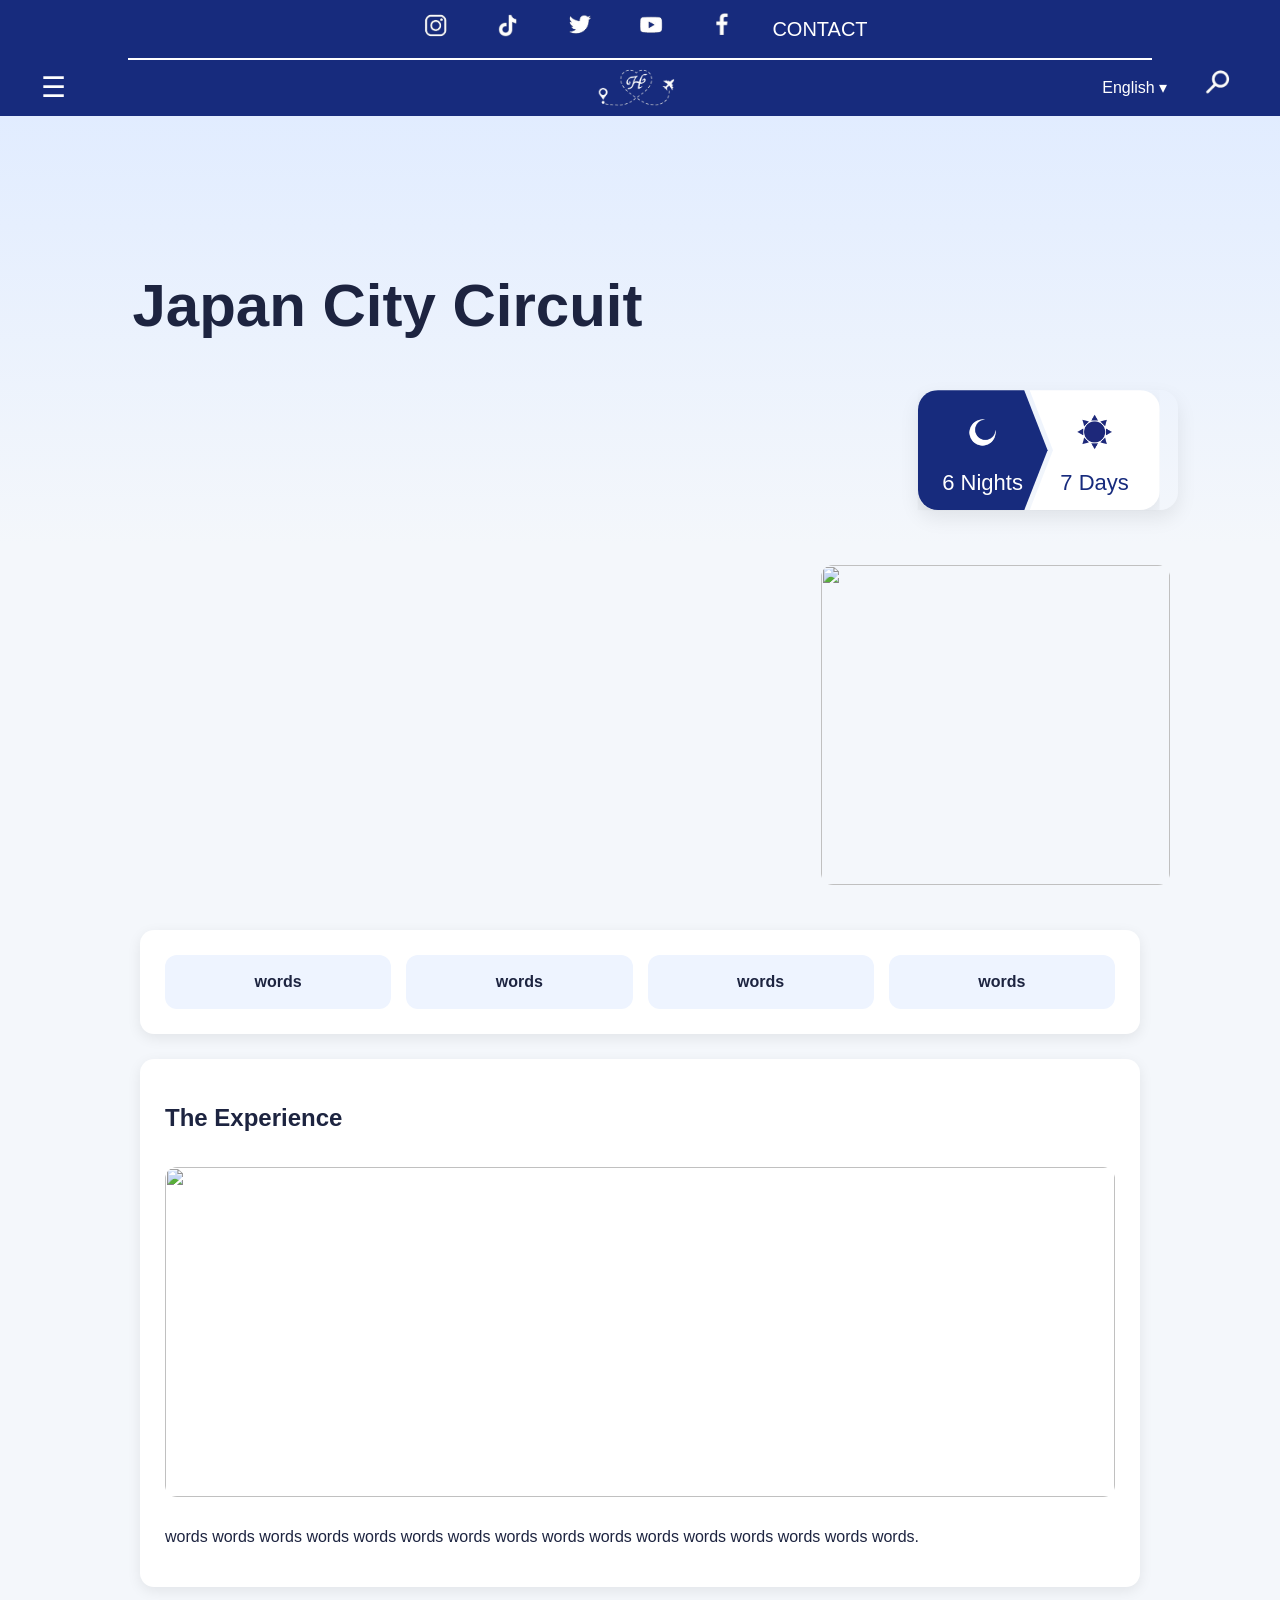
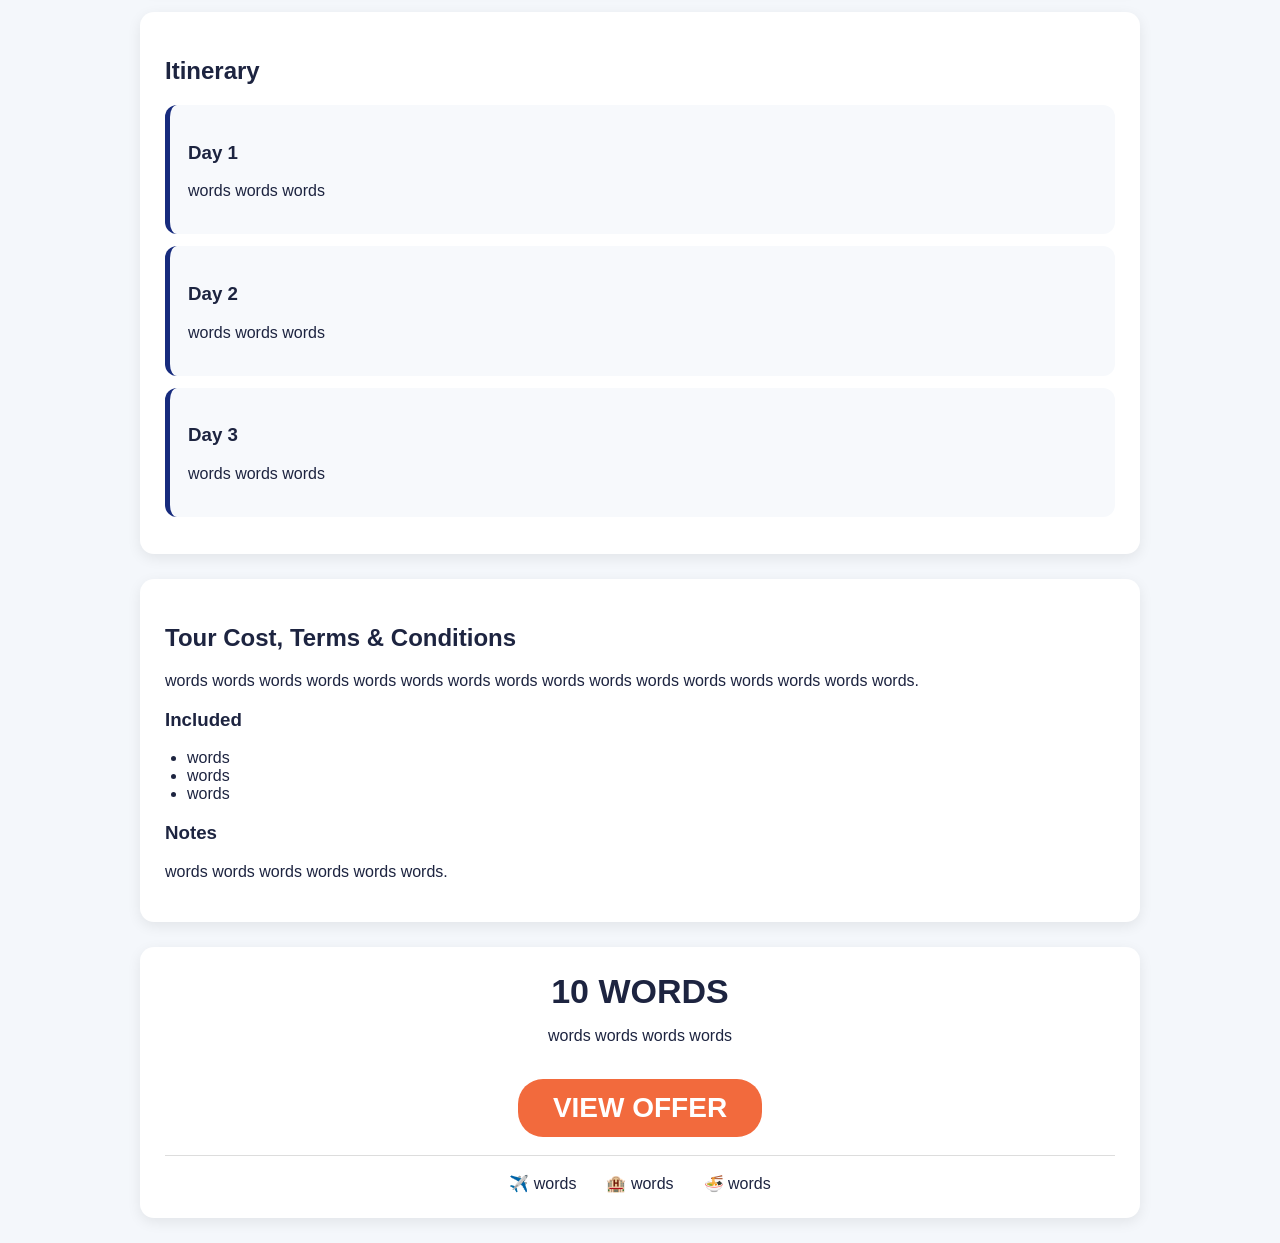
==== japan-package.html @ 9b95a598 "rushing" ====
<!DOCTYPE html>
<html lang="en">
<head>
    <meta charset="UTF-8">
    <meta name="viewport" content="width=device-width, initial-scale=1.0">
    <title>Holidae Package</title>
    <link rel="stylesheet" href="japan.css">
</head>
<body>
<!--copy pasted the header from the main part-->
<header>
    <!--top part-->
    <div class="top-header" id="topHeader">
        <button><img src="insta.png" alt="Instagram"></button>
        <button><img src="clock.png" alt="TikTok"></button>
        <button><img src="larry.png" alt="Twitter"></button>
        <button><img src="utube.png" alt="YouTube"></button>
        <button><img src="fb.png" alt="Facebook"></button>
        <a href="#">CONTACT</a>
    </div>
    <!--bottom part-->
    <div class="main-header">
        <div class="left-icons">
            <button>☰</button>
        </div>
        <img src="logo.png" alt="Holidae logo" class="logo">
        <div class="right-icons">
            <span>English ▾</span>
            <button><img src="search.png"></button>
        </div>
    </div>
</header>
<section class="hero">
    <video class="hero-video" src="sky.mp4" autoplay muted loop playsinline></video>
    <div class="hero-text">
        <h1>Japan City Circuit</h1>
    </div>

    <div class="trip-length">
    <div class="nights-side">
        <img src="moon.png" alt="Moon">
        <p>6 Nights</p>
    </div>

    <div class="days-side">
        <img src="sun.png" alt="Sun">
        <p>7 Days</p>
    </div>
</div>
</section>

<section class="gallery">
    <div class="big-media">
        <video src="shibuya.mp4" autoplay muted loop playsinline></video>
    </div>
    <img src="images/japan2.jpg">
</section>
<section class="quick-info">
    <div class="info-box">words</div>
    <div class="info-box">words</div>
    <div class="info-box">words</div>
    <div class="info-box">words</div>
</section>

<section class="overview">
    <h2>The Experience</h2>

    <img src="images/japan3.jpg">

    <p>
        words words words words words words words words
        words words words words words words words words.
    </p>
</section>

<section class="itinerary">
    <h2>Itinerary</h2>

    <div class="day-card">
        <h3>Day 1</h3>
        <p>words words words</p>
    </div>

    <div class="day-card">
        <h3>Day 2</h3>
        <p>words words words</p>
    </div>

    <div class="day-card">
        <h3>Day 3</h3>
        <p>words words words</p>
    </div>
</section>

<section class="details">
    <h2>Tour Cost, Terms & Conditions</h2>

    <p>
        words words words words words words words words
        words words words words words words words words.
    </p>

    <h3>Included</h3>
    <ul>
        <li>words</li>
        <li>words</li>
        <li>words</li>
    </ul>

    <h3>Notes</h3>
    <p>
        words words words words words words.
    </p>
</section>
<section class="booking-card">
    <h2>10 WORDS</h2>
    <p>words words words words</p>

    <button>VIEW OFFER</button>

    <div class="booking-icons">
        <div>✈️ words</div>
        <div>🏨 words</div>
        <div>🍜 words</div>
    </div>
</section>
<!--same js for the fold thing for the header, theres other stuff in there please dont break-->
<script src="fold.js"></script>
</body>
</html>
---- japan.css ----
*{
    box-sizing:border-box;
}

body{
    margin:0;
    font-family:Arial, sans-serif;
    background:#f4f7fb;
    color:#1d2440;
}

/*copy pasted the header from my*/
/*whole header*/
header{
    position:sticky;
    top:0;
    z-index:1000;
}

/*top part*/
.top-header{
    position:relative;
    transition: all 0.4s ease;
    background-color:#172b7d;
    color:white;
    display:flex;
    justify-content:center;
    align-items:center;
    gap:25px;
    padding:4px 0;
    transition:0.4s;
    max-height:80px;
    overflow:hidden;
}
.top-header img{
    width:35px;
}
.top-header a{
    color:white;
    text-decoration:none;
    font-size:20px;
}

/*hide when scrolling*/
.top-header.hide{
    max-height:0;
    padding-top:0;
    padding-bottom:0;
    opacity:0;
    overflow:hidden;
}

/*bottom sticky part*/
.main-header{
    background-color:#172b7d;
    position:relative;
    color:white;
    display:flex;
    justify-content:space-between;
    align-items:center;
    padding:2px 35px;
    position:relative;
}
/*white line*/
.main-header::before{
    content:"";
    position:absolute;
    top:0;
    left:10%;
    width:80%;
    height:2px;
    background-color:white;
}
.main-header img{
    max-height:45px;
}
/*tryna force this damn logo to center*/
.logo{
    width:120px;
    max-height:55px;
    object-fit:contain;
    position:absolute;
    left:50%;
    top:50%;
    transform:translate(-53%,-50%);/*my drawing is a bit right heavy*/
}
.left-icons,.right-icons{
    display:flex;
    align-items:center;
    gap:25px;
}
button{
    background:none;
    border:none;
    color:white;
    font-size:28px;
    cursor:pointer;
}
.right-icons span{
    font-size:16px;
}

.menu{
    font-size:28px;
}

.hero{
    position:relative;
    overflow:hidden;
    padding:35px 8%;
    min-height:350px;
    background:#dce9ff;
}

.hero-video{
    position:absolute;
    top:0;
    left:0;
    width:100%;
    height:100%;
    object-fit:cover;
    z-index:0;
}

.hero::after{
    content:"";
    position:absolute;
    inset:0;
    background:linear-gradient(to bottom, rgba(255,255,255,0.15), #f4f7fb);
    z-index:1;
}

.hero-text,.trip-length{
    position:relative;
    z-index:2;
}

.hero-text h1{
    font-size:60px;
    margin-top:120px;
    margin-left:30px;
    color: #1d2440;
}

.trip-length{
    display:flex;
    width:260px;
    border-radius:18px;
    box-shadow:0 8px 20px rgba(0, 0, 0, 0.08);
    margin-top:25px;
    margin-left: auto;
    gap:0;
}
.nights-side,
.days-side{
    width:130px;
    height:120px;
    display:flex;
    flex-direction:column;
    align-items:center;
    justify-content:center;
    position:relative;
    box-shadow:0 8px 20px rgba(0,0,0,0.08);
}

.nights-side{
    background:#172b7d;
    color:white;
    border-radius:20px 0 0 20px;

    clip-path:polygon(
        0 0,
        82% 0,
        100% 50%,
        82% 100%,
        0 100%
    );

    z-index:2;
}

.days-side{
    background:white;
    color:#172b7d;
    border-radius:0 20px 20px 0;

    clip-path:polygon(
        0 0,
        100% 0,
        100% 100%,
        0 100%,
        18% 50%
    );

    margin-left:-18px;
}

.trip-length img{
    width:55px;
    margin-bottom:10px;
}

.trip-length p{
    font-size:22px;
    margin:0;
}

.gallery{
    max-width:1100px;
    margin:0 auto;
    display:grid;
    grid-template-columns:2fr 1fr;
    gap:12px;
    padding:20px;
}
.big-media{
    width:70%;
    border-radius:25px;
    overflow:hidden;
    transition:transform 0.4s ease;
    cursor:pointer;
}

.big-media video{
    width:100%;
    height:100%;
    object-fit:cover;
    display:block;
}
.big-media:hover{
    transform:scale(1.03);
}

.gallery img{
    width:100%;
    height:320px;
    object-fit:cover;
    border-radius:12px;
}

.booking-card,
.quick-info,
.overview,
.itinerary,
.details{
    max-width:1000px;
    margin:25px auto;
    background:white;
    padding:25px;
    border-radius:14px;
    box-shadow:0 4px 14px rgba(0,0,0,0.08);
}

.booking-card{
    text-align:center;
}

.booking-card h2{
    font-size:34px;
    margin:0;
}

.booking-card button{
    margin:18px 0;
    padding:13px 35px;
    border:none;
    border-radius:25px;
    background:#f26a3d;
    color:white;
    font-weight:bold;
}

.booking-icons{
    display:flex;
    justify-content:center;
    gap:30px;
    border-top:1px solid #ddd;
    padding-top:18px;
}

.quick-info{
    display:grid;
    grid-template-columns:repeat(4,1fr);
    gap:15px;
    text-align:center;
}

.info-box{
    padding:18px;
    border-radius:12px;
    background:#eef4ff;
    font-weight:bold;
}

.overview img{
    width:100%;
    height:330px;
    object-fit:cover;
    border-radius:12px;
    margin:15px 0;
}

.day-card{
    background:#f7f9fc;
    border-radius:12px;
    padding:18px;
    margin:12px 0;
    border-left:5px solid #172b7d;
}

.details ul{
    padding-left:22px;
}

@media(max-width:768px){
    .hero{
        padding:25px 20px;
    }

    .hero-text h1{
        font-size:30px;
    }

    .gallery{
        grid-template-columns:1fr;
        padding:15px;
    }

    .gallery img{
        height:220px;
    }

    .booking-icons,
    .quick-info{
        grid-template-columns:1fr 1fr;
        flex-direction:column;
    }

    .booking-card,
    .quick-info,
    .overview,
    .itinerary,
    .details{
        margin:18px 12px;
        padding:18px;
    }
}
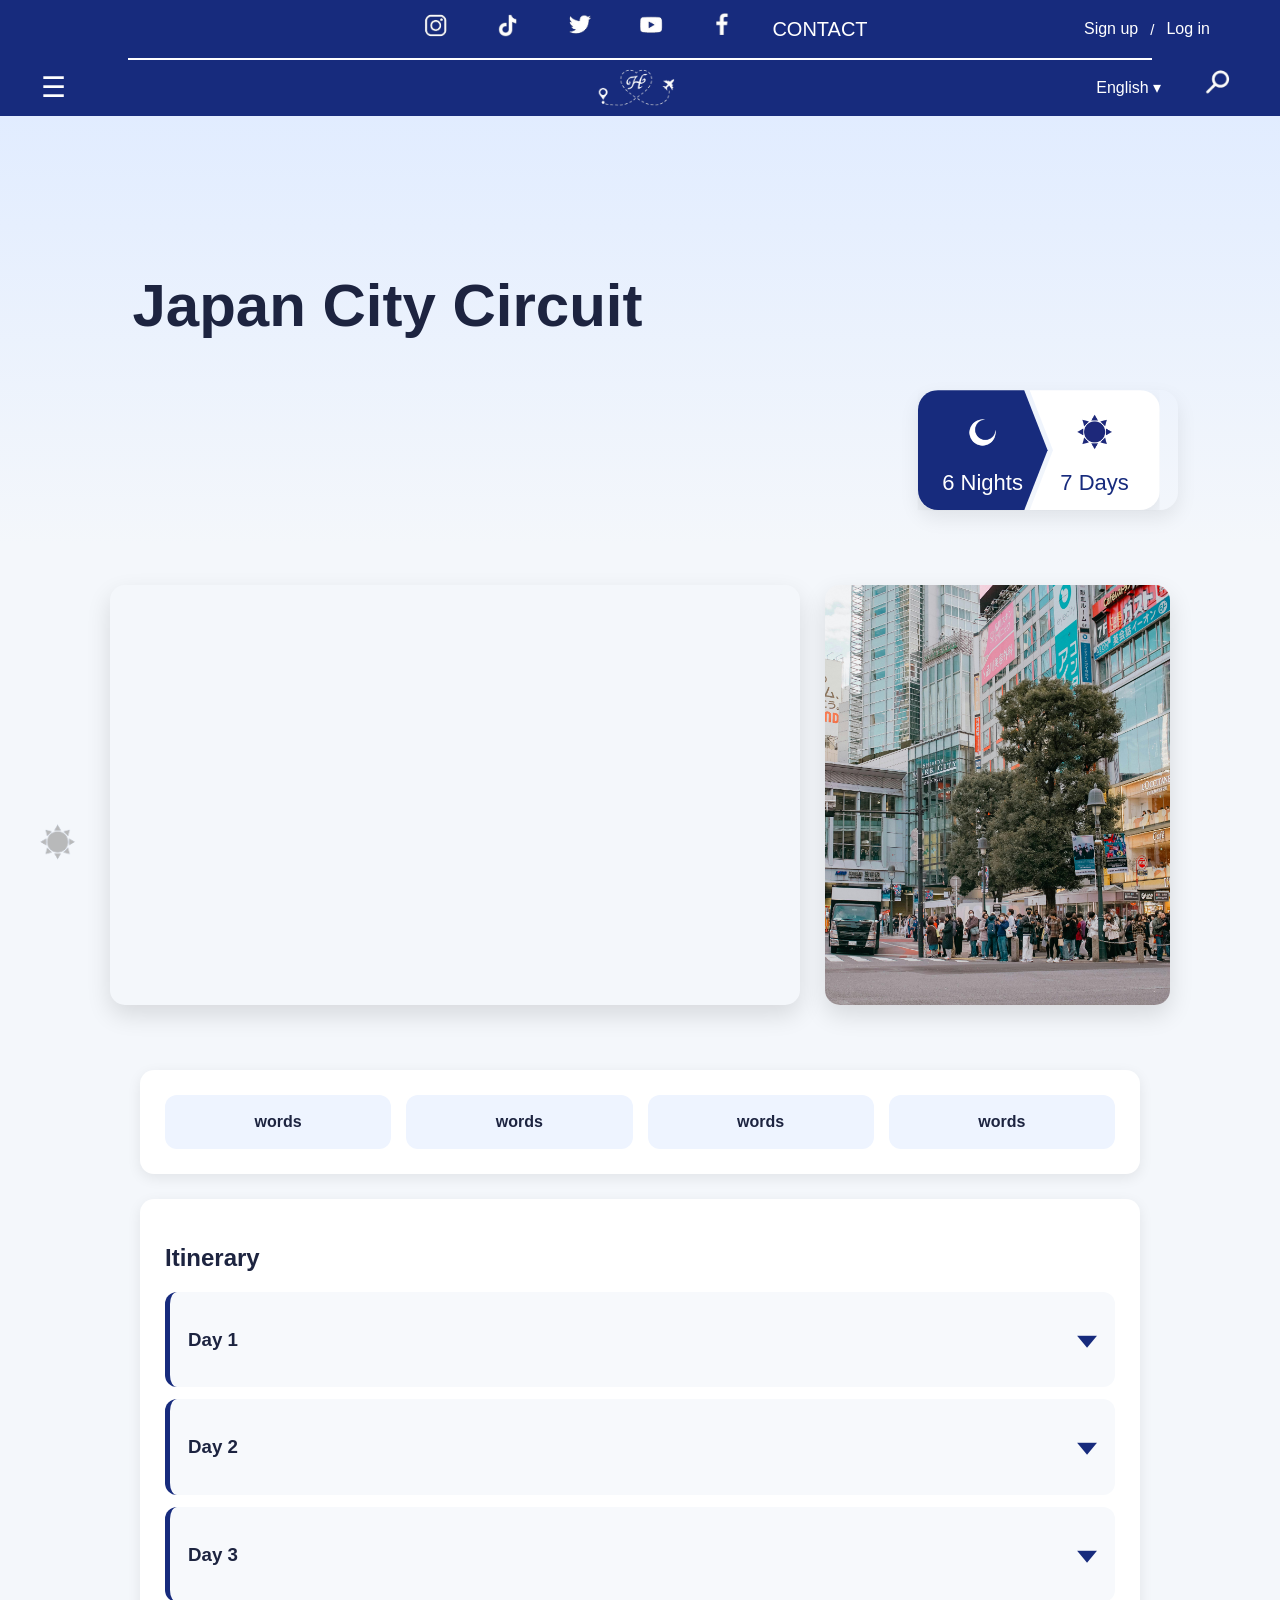
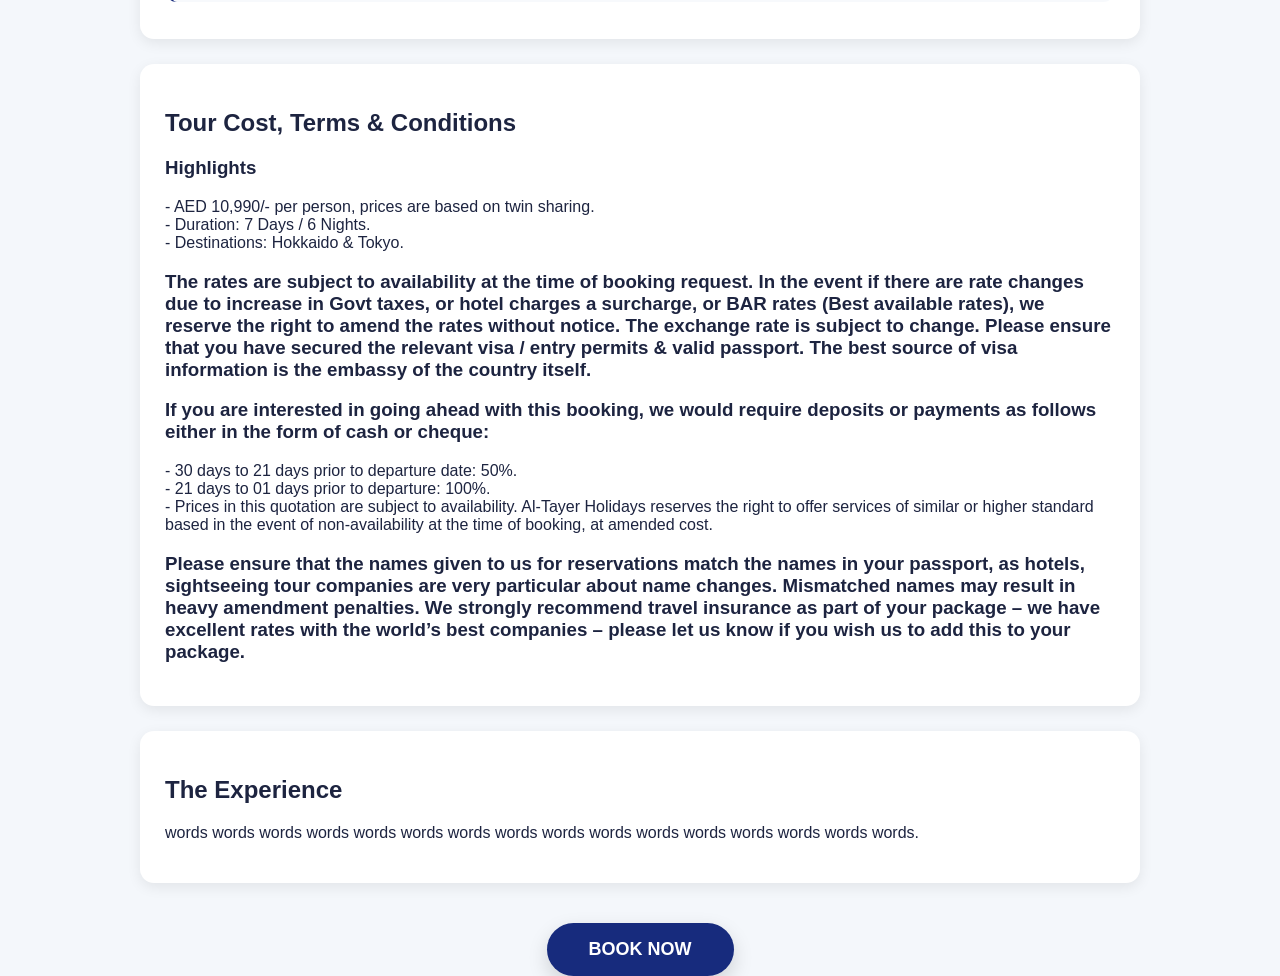
==== commit 778c6b57: "almost done" ====
--- a/japan-package.html
+++ b/japan-package.html
@@ -16,22 +16,70 @@
         <button><img src="larry.png" alt="Twitter"></button>
         <button><img src="utube.png" alt="YouTube"></button>
         <button><img src="fb.png" alt="Facebook"></button>
-        <a href="#">CONTACT</a>
+        <a href="#" id="contactButton">CONTACT</a>
+        <div class="acc-links">
+            <a href="signup.html" class="acc-link signup-link">Sign up</a>
+            <span class="split">/</span>
+            <a href="login.html" class="login-link">Log in</a>
+        </div>
     </div>
     <!--bottom part-->
     <div class="main-header">
         <div class="left-icons">
-            <button>☰</button>
+            <button id="menuButton">☰</button>
         </div>
         <img src="logo.png" alt="Holidae logo" class="logo">
         <div class="right-icons">
-            <span>English ▾</span>
+            <button id="languageButton" type="button">
+        English ▾
+    </button>
+
+    <div class="language-dropdown" id="languageDropdown">
+
+        <button type="button" data-lang="en">
+            English
+        </button>
+
+        <button type="button" data-lang="ar">
+            Arabic
+        </button>
+
+        <button type="button" data-lang="fr">
+            French
+        </button>
+
+        <button type="button" data-lang="es">
+            Spanish
+        </button>
+
+        <button type="button" data-lang="ja">
+            Japanese
+        </button>
+
+    </div>
+    <div id="google_translate_element"></div>
+
             <button><img src="search.png"></button>
         </div>
     </div>
 </header>
+<!--copy pasted menu stuff-->
+<div class="menu-overlay" id="menuOverlay"></div>
+<nav class="side-menu" id="sideMenu">
+    <div class="menu-auth">
+        <a href="login.html">Log in</a>
+        <span>/</span>
+        <a href="signup.html">Sign up</a>
+    </div>
+    <!--haveto change this partcuz the exact copy didnt work-->
+    <a href="index.html">Home</a>
+    <a href="index.html#about">About</a>
+    <a href="index.html#globe">Globe</a>
+    <a href="index.html#popular-packages">Popular Packages</a>
+    <a href="packages.html">View All Packages</a>
+</nav>
 <section class="hero">
-    <video class="hero-video" src="sky.mp4" autoplay muted loop playsinline></video>
+    <video class="hero-video" id="heroVideo" src="sky.mp4" autoplay muted loop playsinline></video>
     <div class="hero-text">
         <h1>Japan City Circuit</h1>
     </div>
@@ -48,12 +96,20 @@
     </div>
 </div>
 </section>
-
 <section class="gallery">
+
     <div class="big-media">
-        <video src="shibuya.mp4" autoplay muted loop playsinline></video>
-    </div>
-    <img src="images/japan2.jpg">
+        <video src="shibuya.mp4"
+        muted
+        loop
+        playsinline
+        preload="metadata"></video>
+    </div>
+
+    <div class="side-media">
+        <img src="shibuya.jpg">
+    </div>
+
 </section>
 <section class="quick-info">
     <div class="info-box">words</div>
@@ -62,69 +118,138 @@
     <div class="info-box">words</div>
 </section>
 
+<section class="itinerary">
+    <h2>Itinerary</h2>
+
+    <details class="day-card">
+
+    <summary>
+        <h3>Day 1</h3>
+    </summary>
+
+    <div class="day-content">
+    <img src="whatever.jpg">
+
+    <p>
+        more words more words more words
+        more words more words more words
+    </p>
+    </div>
+
+    <p>more words words words</p>
+    </details>
+    <details class="day-card">
+
+    <summary>
+        <h3>Day 2</h3>
+    </summary>
+
+    <div class="day-content">
+    <img src="whatever.jpg">
+
+    <p>
+        more words more words more words
+        more words more words more words
+    </p>
+    </div>
+
+    <p>more words words words</p>
+
+    </details>
+
+    <details class="day-card">
+
+    <summary>
+        <h3>Day 3</h3>
+    </summary>
+
+    <div class="day-content">
+    <img src="whatever.jpg">
+
+    <p>
+        more words more words more words
+        more words more words more words
+    </p>
+    </div>
+
+    <p>more words words words</p>
+
+    </details>
+</section>
+
+<section class="details">
+    <h2>Tour Cost, Terms & Conditions</h2>
+    <h3>Highlights </h3>
+    <p>
+        - AED 10,990/- per person, prices are based on twin sharing. <br>- Duration: 7 Days / 6 Nights.<br>- Destinations: Hokkaido & Tokyo.
+    </p>
+
+    <h3>The rates are subject to availability at the time of booking request. In the event if there are rate changes due to increase in Govt taxes, or hotel charges a surcharge, or BAR rates (Best available rates), we reserve the right to amend the rates without notice. The exchange rate is subject to change. Please ensure that you have secured the relevant visa / entry permits & valid passport. The best source of visa information is the embassy of the country itself.</h3>
+    <h3>If you are interested in going ahead with this booking, we would require deposits or payments as follows either in the form of cash or cheque:</h3>
+    <p>- 30 days to 21 days prior to departure date: 50%.<br>- 21 days to 01 days prior to departure: 100%.<br>- Prices in this quotation are subject to availability. Al-Tayer Holidays reserves the right to offer services of similar or higher standard based in the event of non-availability at the time of booking, at amended cost.</p>
+
+    <h3>Please ensure that the names given to us for reservations match the names in your passport, as hotels, sightseeing tour companies are very particular about name changes. Mismatched names may result in heavy amendment penalties. We strongly recommend travel insurance as part of your package – we have excellent rates with the world’s best companies – please let us know if you wish us to add this to your package.</h3>
+</section>
 <section class="overview">
     <h2>The Experience</h2>
 
-    <img src="images/japan3.jpg">
-
     <p>
         words words words words words words words words
         words words words words words words words words.
     </p>
 </section>
-
-<section class="itinerary">
-    <h2>Itinerary</h2>
-
-    <div class="day-card">
-        <h3>Day 1</h3>
-        <p>words words words</p>
-    </div>
-
-    <div class="day-card">
-        <h3>Day 2</h3>
-        <p>words words words</p>
-    </div>
-
-    <div class="day-card">
-        <h3>Day 3</h3>
-        <p>words words words</p>
-    </div>
-</section>
-
-<section class="details">
-    <h2>Tour Cost, Terms & Conditions</h2>
-
-    <p>
-        words words words words words words words words
-        words words words words words words words words.
-    </p>
-
-    <h3>Included</h3>
-    <ul>
-        <li>words</li>
-        <li>words</li>
-        <li>words</li>
-    </ul>
-
-    <h3>Notes</h3>
-    <p>
-        words words words words words words.
-    </p>
-</section>
-<section class="booking-card">
-    <h2>10 WORDS</h2>
-    <p>words words words words</p>
-
-    <button>VIEW OFFER</button>
-
-    <div class="booking-icons">
-        <div>✈️ words</div>
-        <div>🏨 words</div>
-        <div>🍜 words</div>
-    </div>
-</section>
+<a href="#" class="book-now">BOOK NOW</a>
+<!--copy pasted again-->
+<!--contact us pop up-->
+<div class="contact-popup" id="contactPopup">
+
+    <div class="contact-top">
+        <h2>Contact Us</h2>
+        <button id="closeContact">✕</button>
+    </div>
+
+    <p>
+        Don't hesitate to contact us for support.
+    </p>
+
+    <div class="contact-box">
+        📞 +971 00 000 0000
+    </div>
+
+    <div class="contact-box">
+        ✉️ hello@holidae.com
+    </div>
+
+    <div class="contact-box">
+        📍 Abu Dhabi, UAE
+    </div>
+
+    <div class="contact-box">
+        🌐 reiHolidae.github.io
+    </div>
+
+</div>
+<!--dark mode toggle yay-->
+<button class="theme-toggle" id="themeToggle" type="button">
+    <img src="sund.png" alt="Theme toggle" id="themeIcon">
+</button>
+<script>
+function googleTranslateElementInit() {
+
+    new google.translate.TranslateElement(
+        {
+            pageLanguage: 'en'
+        },
+        'google_translate_element'
+    );
+
+}
+</script>
+
+<script src="//translate.google.com/translate_a/element.js?cb=googleTranslateElementInit"></script>
 <!--same js for the fold thing for the header, theres other stuff in there please dont break-->
 <script src="fold.js"></script>
+<!--new script for all the picture stuff and maybe others-->
+<script src="japancity.js"></script>
 </body>
 </html>
--- a/japan.css
+++ b/japan.css
@@ -1,7 +1,11 @@
 *{
     box-sizing:border-box;
 }
-
+html{
+    user-select:none;
+    -webkit-user-select:none;
+    -ms-user-select:none;
+}
 body{
     margin:0;
     font-family:Arial, sans-serif;
@@ -210,15 +214,21 @@
     margin:0 auto;
     display:grid;
     grid-template-columns:2fr 1fr;
-    gap:12px;
-    padding:20px;
-}
+    gap:25px;
+    padding:40px 20px;
+    align-items:center;
+}
+
+/*big video*/
 .big-media{
-    width:70%;
-    border-radius:25px;
+    position:relative;
+    width:100%;
+    height:420px;
+    border-radius:15px;
     overflow:hidden;
-    transition:transform 0.4s ease;
     cursor:pointer;
+    transition:transform 0.3s ease;
+    box-shadow:0 10px 25px rgba(0,0,0,0.12);
 }
 
 .big-media video{
@@ -231,14 +241,26 @@
     transform:scale(1.03);
 }
 
-.gallery img{
+/*side image*/
+.side-media{
     width:100%;
-    height:320px;
+    height:420px;
+    border-radius:15px;
+    overflow:hidden;
+    box-shadow:0 10px 25px rgba(0,0,0,0.12);
+}
+
+.side-media img{
+    width:100%;
+    height:100%;
     object-fit:cover;
-    border-radius:12px;
-}
-
-.booking-card,
+    display:block;
+}
+.side-media:hover{
+    transition:transform 0.3s ease;
+    transform:scale(1.03);
+}
+
 .quick-info,
 .overview,
 .itinerary,
@@ -251,33 +273,6 @@
     box-shadow:0 4px 14px rgba(0,0,0,0.08);
 }
 
-.booking-card{
-    text-align:center;
-}
-
-.booking-card h2{
-    font-size:34px;
-    margin:0;
-}
-
-.booking-card button{
-    margin:18px 0;
-    padding:13px 35px;
-    border:none;
-    border-radius:25px;
-    background:#f26a3d;
-    color:white;
-    font-weight:bold;
-}
-
-.booking-icons{
-    display:flex;
-    justify-content:center;
-    gap:30px;
-    border-top:1px solid #ddd;
-    padding-top:18px;
-}
-
 .quick-info{
     display:grid;
     grid-template-columns:repeat(4,1fr);
@@ -290,14 +285,6 @@
     border-radius:12px;
     background:#eef4ff;
     font-weight:bold;
-}
-
-.overview img{
-    width:100%;
-    height:330px;
-    object-fit:cover;
-    border-radius:12px;
-    margin:15px 0;
 }
 
 .day-card{
@@ -307,7 +294,48 @@
     margin:12px 0;
     border-left:5px solid #172b7d;
 }
-
+.day-card summary{
+    list-style:none;
+    cursor:pointer;
+    display:flex;
+    justify-content:space-between;
+    align-items:center;
+}
+
+.day-card summary::after{
+    content:"▾";
+    font-size:40px;
+    color:#172b7d;
+    transition:0.3s;
+    margin-left:-15px;
+    transform: scaleY(0.6);
+    display: inline-block;
+}
+
+.day-card[open] summary::after{
+    transform:rotate(180deg);
+}
+
+.day-content{
+    display:flex;
+    gap:25px;
+    align-items:flex-start;
+    margin-top:20px;
+}
+
+.day-content img{
+    width:280px;
+    height:250px;
+    border-radius:14px;
+    object-fit:cover;
+    flex-shrink:0;
+}
+
+.day-content p{
+    flex:1;
+    line-height:1.7;
+    color:#444;
+}
 .details ul{
     padding-left:22px;
 }
@@ -335,8 +363,6 @@
         grid-template-columns:1fr 1fr;
         flex-direction:column;
     }
-
-    .booking-card,
     .quick-info,
     .overview,
     .itinerary,
@@ -344,4 +370,384 @@
         margin:18px 12px;
         padding:18px;
     }
+    .side-media{
+        height:auto;
+    }
+}
+/*copy pasted from og css*/
+@media(max-width:768px){
+  .top-header{
+    gap:12px;
+    padding:5px 0;
+  }
+  .top-header img{
+    width:22px;
+  }
+  .top-header a{
+    font-size:14px;
+  }
+  .main-header{
+    padding:6px 12px;
+  }
+  .logo{
+    width:80px;
+  }
+  button img{
+    width:28px;
+  }
+  button{
+    font-size:26px;
+  }
+  .right-icons span{
+    font-size:14px;
+  }
+  .left-icons,.right-icons{
+    gap:8px;
+  }
+}
+
+@media(max-width:768px){
+    .day-content{
+        display:block;
+    }
+
+    .day-content img{
+        width:100%;
+        max-width:100%;
+        margin:15px 0;
+    }
+
+    .day-content p{
+        width:100%;
+        margin-top:15px;
+    }
+}
+
+/*book now button*/
+.book-now{
+    display:block;
+    width:fit-content;
+    margin:40px auto 0;
+    padding:16px 42px;
+
+    background:#172b7d;
+    color:white;
+    text-decoration:none;
+    font-weight:bold;
+    font-size:18px;
+
+    border-radius:40px;
+
+    box-shadow:0 8px 20px rgba(0,0,0,0.15);
+    transition:0.3s ease;
+}
+
+.book-now:hover{
+    transform:translateY(-3px);
+    background:#172b7d;
+}
+
+/*copy paste again im getting lazy*/
+/*all the stuff for dark mode*/
+.theme-toggle{
+    position:fixed;
+    left:25px;
+    bottom:25px;
+    width:65px;
+    height:65px;
+    background:none;
+    border:none;
+    box-shadow:none;
+    z-index:5000;
+    display:flex;
+    align-items:center;
+    justify-content:center;
+    cursor:pointer;
+}
+
+.theme-toggle img{
+    width:55px;
+    height:55px;
+    object-fit:contain;
+    opacity:0.75;
+}
+
+/*dark mode for this page's specific stuff*/
+/* DARK MODE */
+body.dark-mode{
+    background:#101426;
+    color:white;
+}
+
+/* sections */
+body.dark-mode .quick-info,
+body.dark-mode .overview,
+body.dark-mode .itinerary,
+body.dark-mode .details,
+body.dark-mode .day-card{
+    background:#1b2138;
+    color:white;
+    box-shadow:0 6px 18px rgba(0,0,0,0.45);
+}
+
+/* hero stays normal */
+body.dark-mode .hero{
+    background:#dce9ff;
+}
+
+/* overlay */
+body.dark-mode .hero::after{
+    background:linear-gradient(
+        to bottom,
+        rgba(16,20,38,0.1),
+        #101426
+    );
+}
+
+/* text */
+body.dark-mode h1,
+body.dark-mode h2,
+body.dark-mode h3,
+body.dark-mode p,
+body.dark-mode summary{
+    color:white;
+}
+
+body.dark-mode .day-content p{
+    color:#d9e2ff;
+}
+
+/* info boxes */
+body.dark-mode .info-box{
+    background:#202844;
+    color:white;
+}
+
+body.dark-mode .days-side{
+    background:white;
+    color:#172b7d;
+}
+
+body.dark-mode .days-side p{
+    color:#172b7d;
+}
+
+/* arrow */
+body.dark-mode .day-card summary::after{
+    color:#9bb3ff;
+}
+
+/* book button */
+body.dark-mode .book-now{
+    background:#07008f;
+    color:white;
+}
+
+body.dark-mode .book-now:hover{
+    background:#1d15c2;
+}
+
+/* gallery shadows darker */
+body.dark-mode .big-media,
+body.dark-mode .side-media{
+    box-shadow:0 10px 25px rgba(0,0,0,0.45);
+}
+
+/*again copy paste*/
+/*contact pop up card*/
+.contact-popup{
+    position:fixed;
+    top:50%;
+    left:50%;
+    transform:translate(-50%,-50%) scale(0.9);
+
+    width:350px;
+    background:#101541;
+    color:white;
+
+    padding:30px;
+
+
+    box-shadow:0 20px 40px rgba(0,0,0,0.8);
+
+    opacity:0;
+    pointer-events:none;
+    transition:0.3s ease;
+
+    z-index:9999;
+}
+
+.contact-popup.active{
+    opacity:1;
+    pointer-events:auto;
+    transform:translate(-50%,-50%) scale(1);
+}
+
+.contact-box{
+    border:1px solid rgba(255,255,255,0.8);
+    padding:15px;
+    margin-top:15px;
+}
+
+/*copy pasting the language stuff*/
+/*language stuff in the header*/
+.language-menu{
+    position:relative;
+}
+
+#languageButton{
+    font-size:16px;
+}
+
+.language-dropdown{
+    position:absolute;
+    top:38px;
+    right:0;
+
+    background:#172b7d;
+    border:1px solid rgba(255,255,255,0.3);
+
+    overflow:hidden;
+
+    display:none;
+    min-width:140px;
+
+    z-index:9999;
+
+    box-shadow:0 10px 25px rgba(0,0,0,0.25);
+}
+
+.language-dropdown.active{
+    display:block;
+}
+
+.language-dropdown button{
+    width:100%;
+    padding:12px 16px;
+
+    text-align:left;
+    font-size:15px;
+
+    color:white;
+}
+
+.language-dropdown button:hover{
+    background:#172b7d;
+}
+
+/*hide ugly google thing*/
+#google_translate_element{
+    position:absolute;
+    opacity:0;
+    pointer-events:none;
+}
+body > .skiptranslate{
+    display:none !important;
+}
+
+.goog-te-banner-frame,
+.goog-te-banner-frame.skiptranslate,
+iframe.goog-te-banner-frame,
+iframe.skiptranslate{
+    display:none !important;
+    visibility:hidden !important;
+    height:0 !important;
+}
+
+html,
+body{
+    top:0 !important;
+    margin-top:0 !important;
+}
+
+/*copy pasteee*/
+.acc-links{
+    position:absolute;
+    right:58px;
+    top:50%;
+    transform:translateY(-50%);
+    display:flex;
+    align-items:center;
+}
+.login-link,.signup-link{
+    color:white;
+    font-size:16px !important;
+    padding:5px 12px;
+    border-radius:15px;
+    transition:0.3s ease;
+    white-space:nowrap;
+}
+.login-link:hover,.signup-link:hover{
+    background:white;
+    color:#172b7d;
+}
+.split{
+    color:white;
+    font-size:15px;
+}
+
+/*menu copy paste*/
+/*menu stuff*/
+.side-menu{
+    position:fixed;
+    top:0;
+    left:-320px;
+    width:260px;
+    height:100vh;
+    background:#172b7d;
+    z-index:6000;
+    padding:35px 25px;
+    display:flex;
+    flex-direction:column;
+    gap:22px;
+    transition:0.35s ease;
+    box-shadow:8px 0 25px rgba(0,0,0,0.35);
+    overflow:hidden;
+    visibility:visible;
+}
+
+.side-menu.active{
+    left:0;
+    visibility:visible;
+}
+
+.side-menu a,
+.menu-auth span{
+    color:white;
+    text-decoration:none;
+    font-size:20px;
+}
+
+.side-menu a:hover{
+    background:white;
+    color:#172b7d;
+    padding-left:10px;
+    border-radius:10px;
+}
+
+.menu-auth{
+    display:flex;
+    gap:8px;
+    align-items:center;
+    margin-bottom:20px;
+}
+
+.menu-auth a,
+.menu-auth span{
+    font-size:16px;
+}
+
+.menu-overlay{
+    position:fixed;
+    inset:0;
+    background:rgba(0,0,0,0.35);
+    z-index:5000;
+    opacity:0;
+    pointer-events:none;
+    transition:0.3s ease;
+}
+
+.menu-overlay.active{
+    opacity:1;
+    pointer-events:auto;
 }
